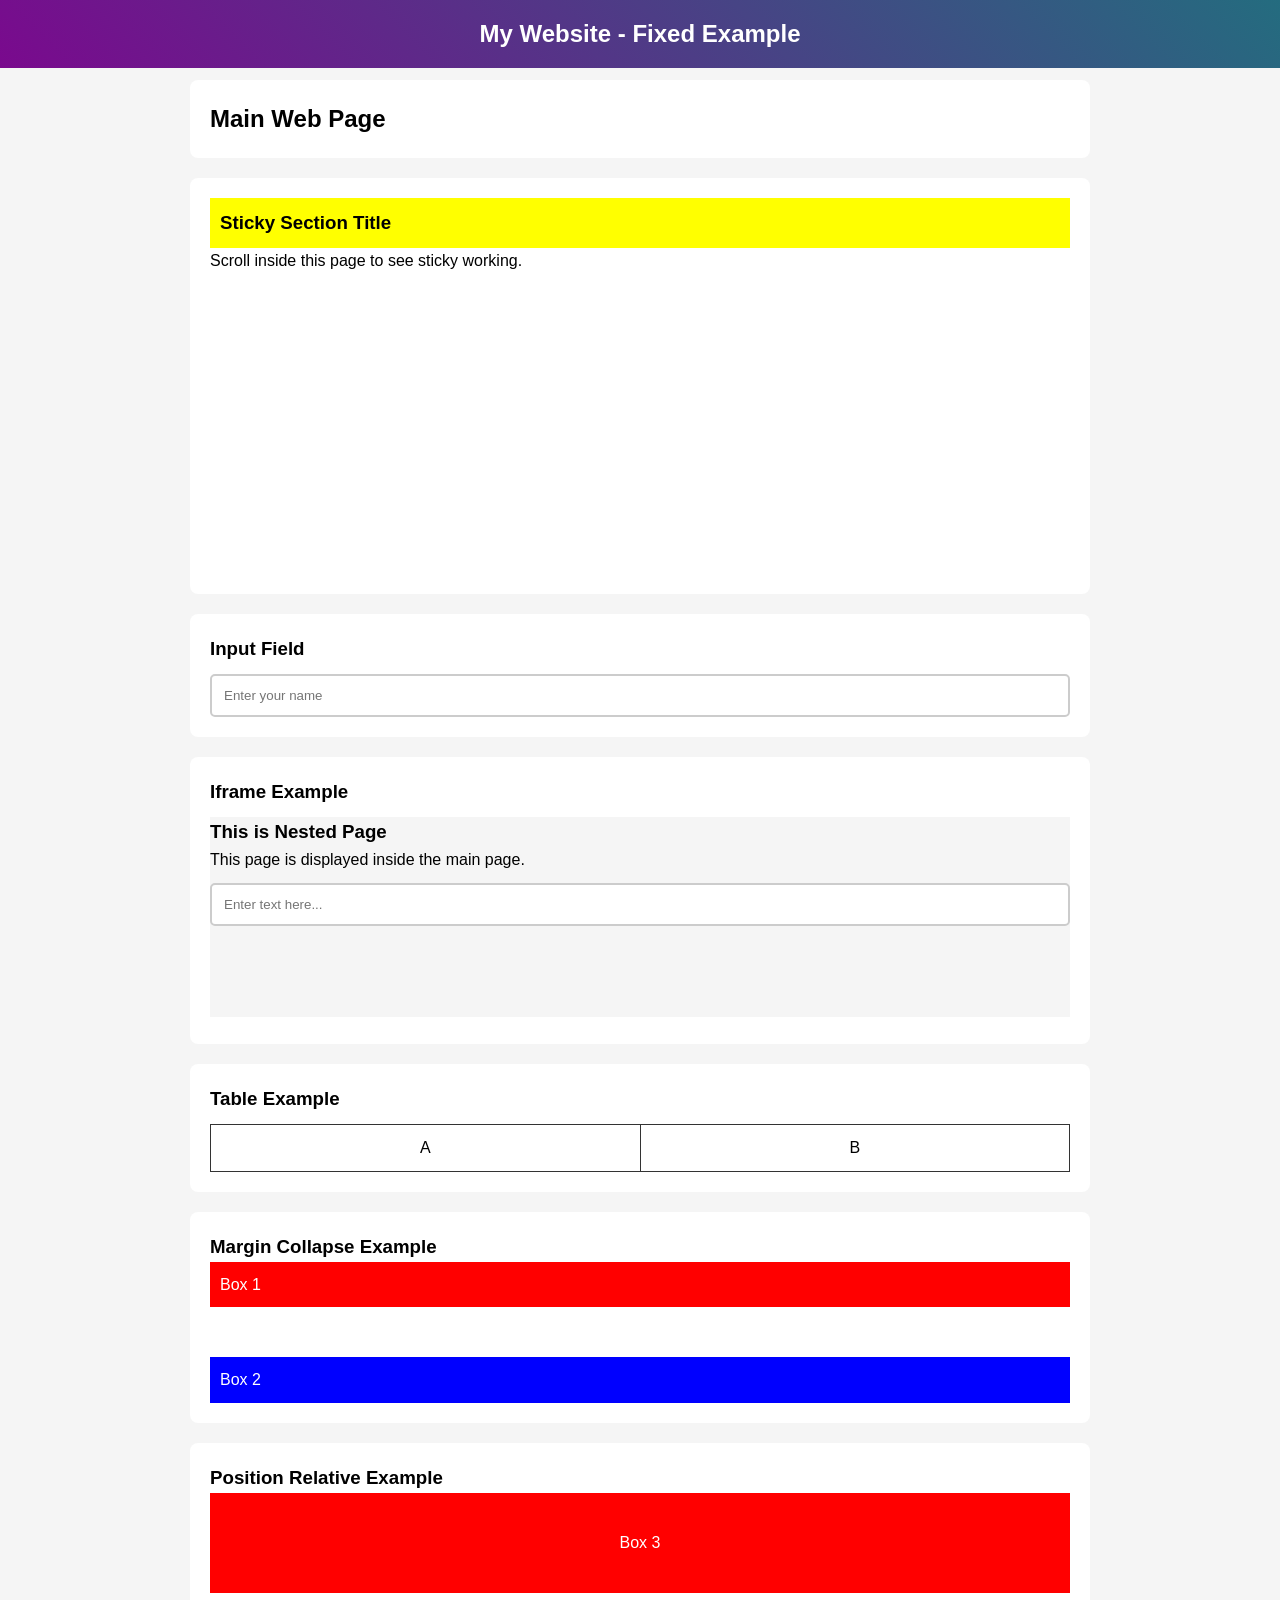
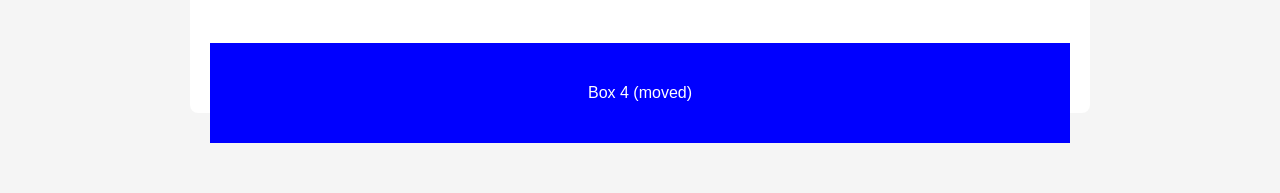
==== index.html @ 9a648c76 "change2" ====
<!DOCTYPE html>
<html lang="en">
<head>
  <meta charset="UTF-8">
  <title>Main Page</title>
  <link rel="stylesheet" href="style.css">
</head>

<body>

  <!-- 🔹 Navbar (Fixed Example) -->
  <header class="navbar">
    <h2>My Website - Fixed Example</h2>
  </header>

  <!-- 🔹 Main Content -->
  <main class="container">

    <!-- Section: Heading -->
    <section class="section">
      <h2>Main Web Page</h2>
    </section>

    <!-- 🔥 Sticky Section Added -->
    <section class="section">
      <h3 class="sticky-title">Sticky Section Title</h3>
      <p>Scroll inside this page to see sticky working.</p>
      <p style="height: 300px;"></p>
    </section>

    <!-- Section: Input -->
    <section class="section">
      <h3>Input Field</h3>
      <input type="text" placeholder="Enter your name">
    </section>

    <!-- Section: Iframe -->
    <section class="section">
      <h3>Iframe Example</h3>
      <iframe src="page2.html"></iframe>
    </section>

    <!-- Section: Table -->
    <section class="section">
      <h3>Table Example</h3>
      <table>
        <tr>
          <td>A</td>
          <td>B</td>
        </tr>
      </table>
    </section>

    <!-- Section: Margin Collapse -->
    <section class="section">
      <h3>Margin Collapse Example</h3>
      <div class="box1">Box 1</div>
      <div class="box2">Box 2</div>
    </section>

    <!-- Section: Position Relative -->
    <section class="section">
      <h3>Position Relative Example</h3>
      <div class="box3">Box 3</div>
      <div class="box4">Box 4 (moved)</div>
    </section>

  </main>

</body>
</html>
---- style.css ----
/* 🔹 Reset (used in real projects) */
* {
  margin: 0;
  padding: 0;
  box-sizing: border-box;
}

/* 🔹 Body */
body {
  font-family: Arial, sans-serif;
  background: #f5f5f5;
  line-height: 1.6;
}

/* 🔹 Fixed Navbar */
.navbar {
  position: fixed;
  top: 0;
  width: 100%;
  background: #111;
  background-image: linear-gradient(45deg, #9a07b4c3, #246c7f);
  color: white;
  padding: 15px;
  text-align: center;
  z-index: 1000;
}

/* 🔹 Space for fixed navbar */
.container {
  margin-top: 80px;
}

/* 🔥 Sticky Title */
.sticky-title {
  position: sticky;
  top: 70px; /* below navbar */
  background: yellow;
  padding: 10px;
}

/* 🔹 Container */
.container {
  width: 90%;
  max-width: 900px;
  margin: 80px auto; /* space for fixed navbar */
}

/* 🔹 Sections */
.section {
  background: #fff;
  padding: 20px;
  margin-bottom: 20px;
  border-radius: 8px;
}

/* 🔹 Input Styling */
input[type="text"] {
  width: 100%;
  padding: 12px;
  margin-top: 10px;
  border: 2px solid #ccc;
  border-radius: 5px;
}

/* 🔹 Focus Effect */
input[type="text"]:focus {
  border: 2px solid red;
  outline: none;
}

/* 🔹 Iframe */
iframe {
  width: 100%;
  height: 200px;
  border: none;
  margin-top: 10px;
}

/* 🔹 Table */
table {
  width: 100%;
  margin-top: 10px;
  border-collapse: collapse;
}

td {
  border: 1px solid #333;
  padding: 10px;
  text-align: center;
}

/* 🔹 Margin Collapse Example */
.box1 {
  margin-bottom: 50px;
  background: red;
  color: white;
  padding: 10px;
}

.box2 {
  margin-top: 30px;
  background: blue;
  color: white;
  padding: 10px;
}

/* 🔹 Position Relative Example */
.box3 {
  height: 100px;
  background: red;
  color: white;
  display: flex;
  align-items: center;
  justify-content: center;
}

.box4 {
  height: 100px;
  background: blue;
  color: white;
  display: flex;
  align-items: center;
  justify-content: center;

  position: relative;
  top: 50px; /* moves but keeps space */
}
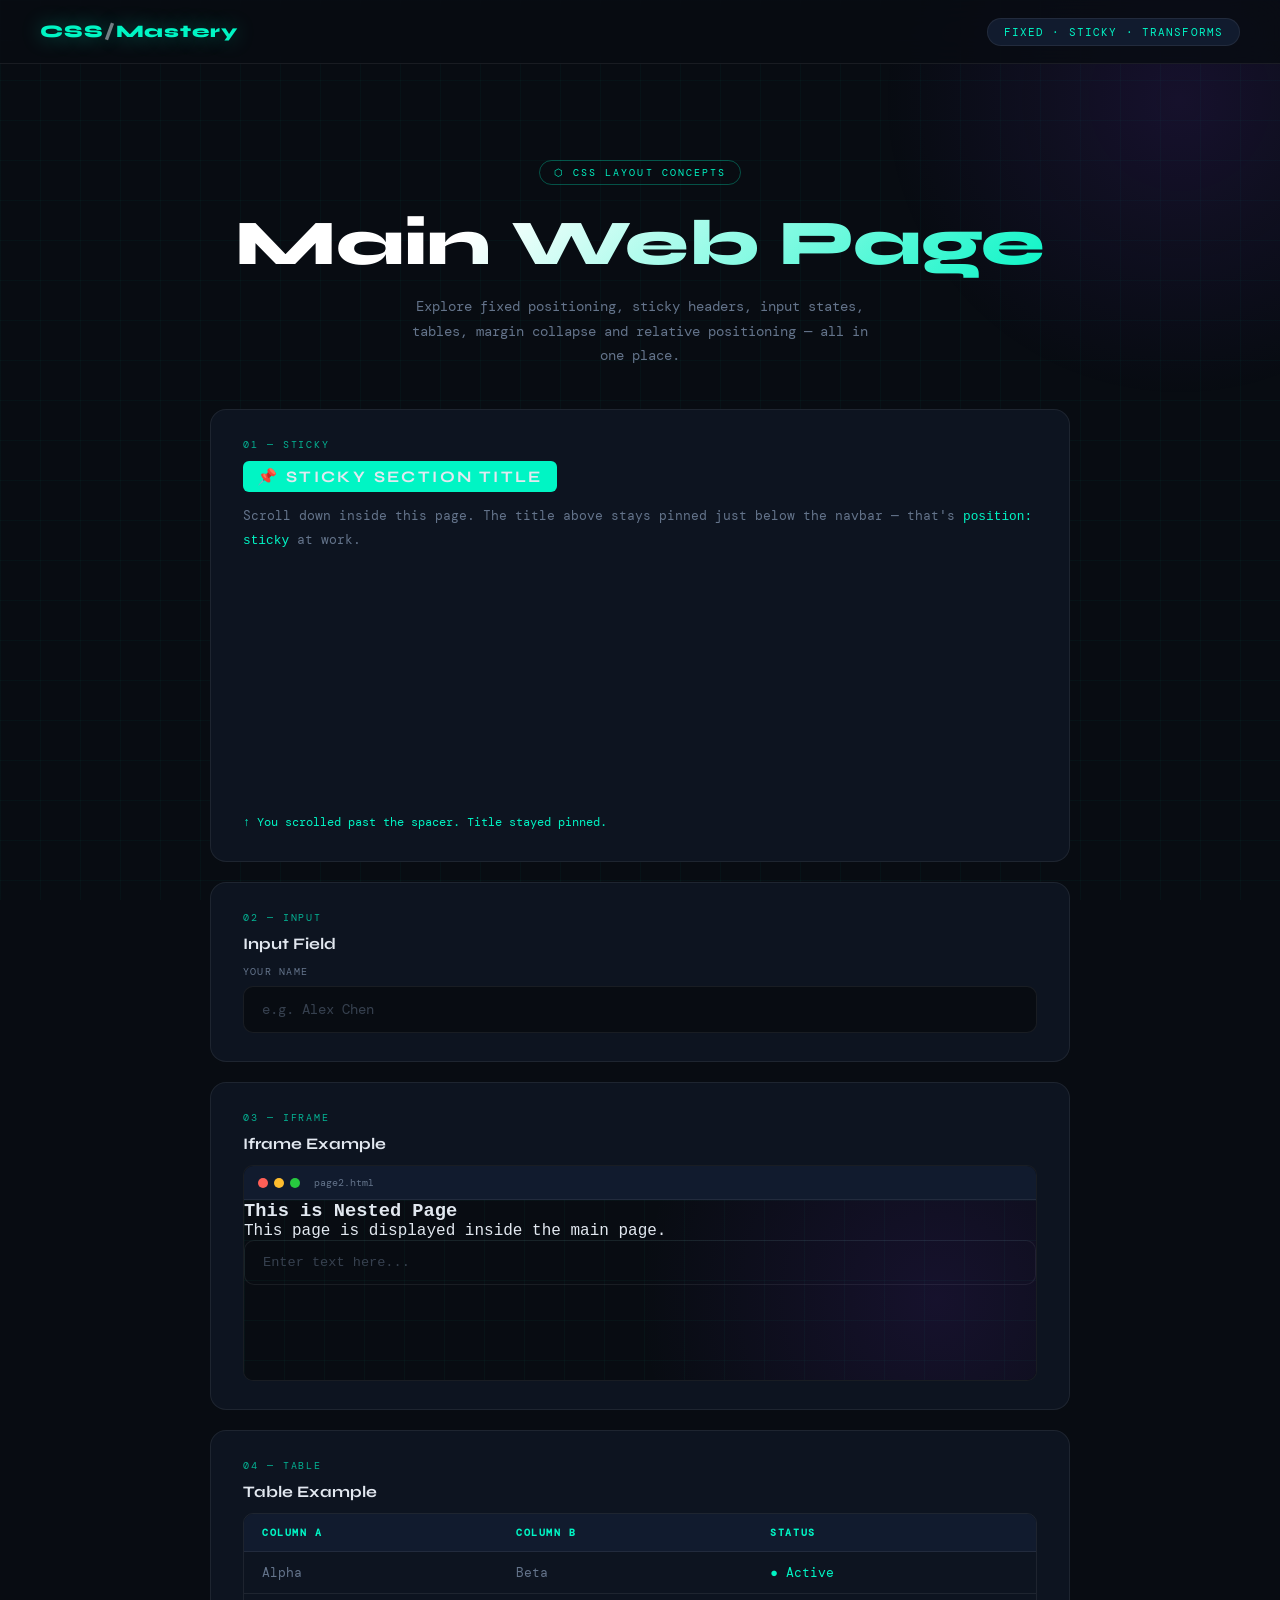
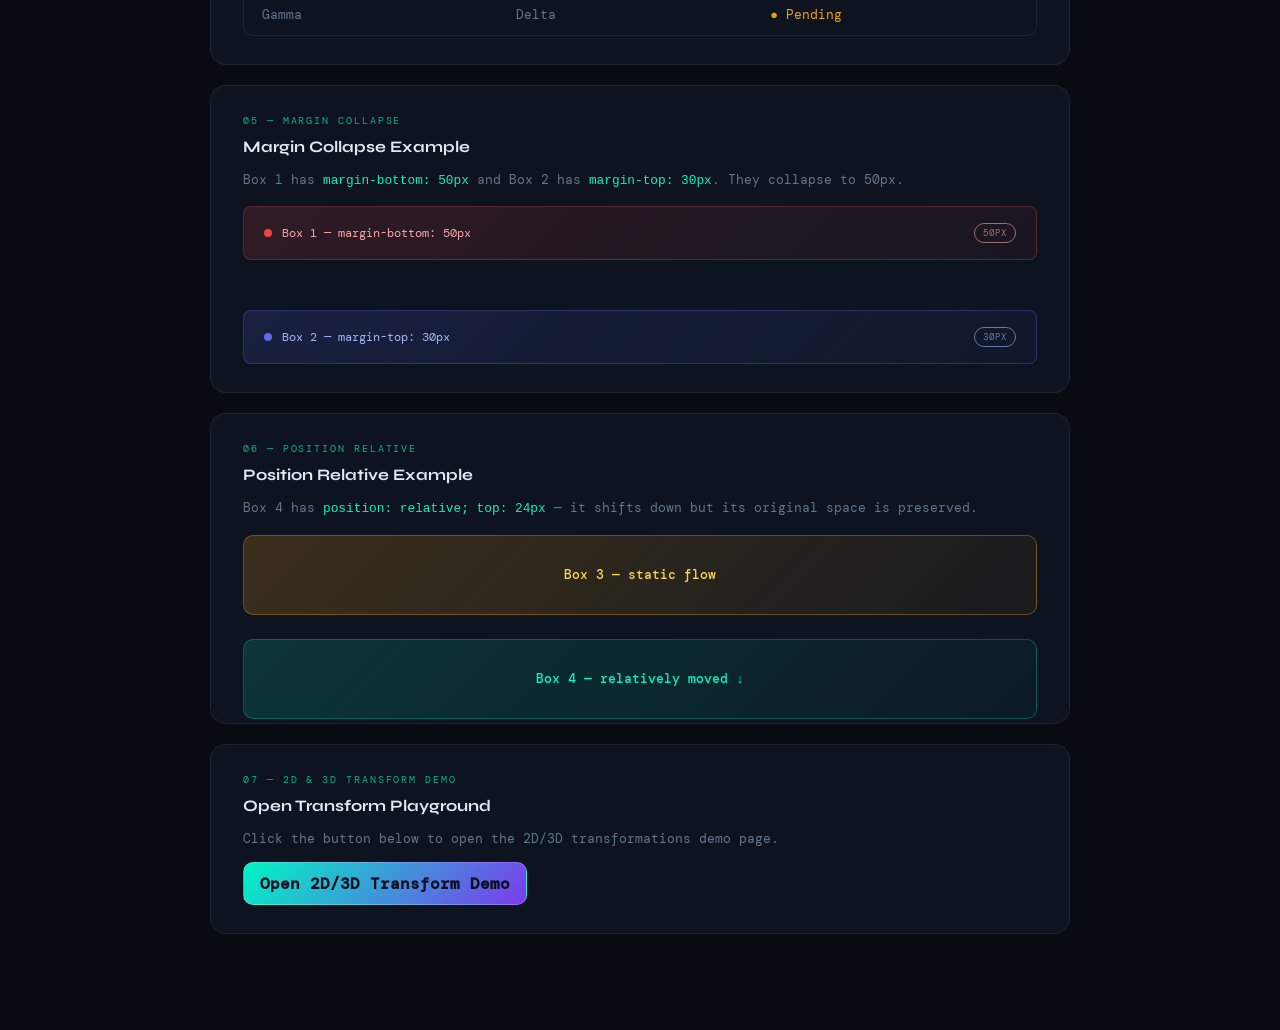
==== commit e4a650e0: "change5" ====
--- a/index.html
+++ b/index.html
@@ -2,68 +2,111 @@
 <html lang="en">
 <head>
   <meta charset="UTF-8">
-  <title>Main Page</title>
-  <link rel="stylesheet" href="style.css">
+  <meta name="viewport" content="width=device-width, initial-scale=1.0">
+  <title>CSS Mastery — Main Page</title>
+  <link href="https://fonts.googleapis.com/css2?family=Syne:wght@400;700;800&family=DM+Mono:ital,wght@0,400;0,500;1,400&display=swap" rel="stylesheet">
+  <link rel="stylesheet" href="style/style.css">
+  <style>
+   
+  </style>
 </head>
-
 <body>
 
-  <!-- 🔹 Navbar (Fixed Example) -->
+  <!-- NAVBAR -->
   <header class="navbar">
-    <h2>My Website - Fixed Example</h2>
+    <div class="navbar-brand">CSS<span>/</span>Mastery</div>
+    <div class="nav-pill">Fixed · Sticky · Transforms</div>
   </header>
 
-  <!-- 🔹 Main Content -->
   <main class="container">
 
-    <!-- Section: Heading -->
-    <section class="section">
-      <h2>Main Web Page</h2>
+    <!-- HERO -->
+    <section class="hero">
+      <div class="hero-tag">⬡ CSS Layout Concepts</div>
+      <h1>Main Web Page</h1>
+      <p>Explore fixed positioning, sticky headers, input states, tables, margin collapse and relative positioning — all in one place.</p>
     </section>
 
-    <!-- 🔥 Sticky Section Added -->
-    <section class="section">
-      <h3 class="sticky-title">Sticky Section Title</h3>
-      <p>Scroll inside this page to see sticky working.</p>
-      <p style="height: 300px;"></p>
-    </section>
+    <!-- STICKY SECTION -->
+    <div class="section">
+      <div class="section-label">01 — Sticky</div>
+      <h3 class="sticky-title">📌 Sticky Section Title</h3>
+      <p>Scroll down inside this page. The title above stays pinned just below the navbar — that's <code style="color:var(--accent)">position: sticky</code> at work.</p>
+      <div class="spacer"></div>
+      <p style="color:var(--accent);font-size:0.75rem">↑ You scrolled past the spacer. Title stayed pinned.</p>
+    </div>
 
-    <!-- Section: Input -->
-    <section class="section">
+    <!-- INPUT -->
+    <div class="section">
+      <div class="section-label">02 — Input</div>
       <h3>Input Field</h3>
-      <input type="text" placeholder="Enter your name">
-    </section>
+      <div class="input-wrap">
+        <label>Your Name</label>
+        <input type="text" placeholder="e.g. Alex Chen">
+      </div>
+    </div>
 
-    <!-- Section: Iframe -->
-    <section class="section">
+    <!-- IFRAME -->
+    <div class="section">
+      <div class="section-label">03 — Iframe</div>
       <h3>Iframe Example</h3>
-      <iframe src="page2.html"></iframe>
-    </section>
+      <div class="iframe-wrap">
+        <div class="iframe-bar">
+          <div class="iframe-dot d1"></div>
+          <div class="iframe-dot d2"></div>
+          <div class="iframe-dot d3"></div>
+          <span class="iframe-url">page2.html</span>
+        </div>
+        <iframe src="page2.html"></iframe>
+      </div>
+    </div>
 
-    <!-- Section: Table -->
-    <section class="section">
+    <!-- TABLE -->
+    <div class="section">
+      <div class="section-label">04 — Table</div>
       <h3>Table Example</h3>
-      <table>
-        <tr>
-          <td>A</td>
-          <td>B</td>
-        </tr>
-      </table>
-    </section>
+      <div class="table-wrap">
+        <table>
+          <thead>
+            <tr><th>Column A</th><th>Column B</th><th>Status</th></tr>
+          </thead>
+          <tbody>
+            <tr><td>Alpha</td><td>Beta</td><td><span style="color:var(--accent)">● Active</span></td></tr>
+            <tr><td>Gamma</td><td>Delta</td><td><span style="color:var(--accent3)">● Pending</span></td></tr>
+          </tbody>
+        </table>
+      </div>
+    </div>
 
-    <!-- Section: Margin Collapse -->
-    <section class="section">
+    <!-- MARGIN COLLAPSE -->
+    <div class="section">
+      <div class="section-label">05 — Margin Collapse</div>
       <h3>Margin Collapse Example</h3>
-      <div class="box1">Box 1</div>
-      <div class="box2">Box 2</div>
-    </section>
+      <p style="margin-bottom:14px">Box 1 has <code style="color:var(--accent)">margin-bottom: 50px</code> and Box 2 has <code style="color:var(--accent)">margin-top: 30px</code>. They collapse to 50px.</p>
+      <div class="boxes-demo">
+        <div class="box1"><span class="box-icon"></span> Box 1 — margin-bottom: 50px <span class="badge">50px</span></div>
+        <div class="box2"><span class="box-icon"></span> Box 2 — margin-top: 30px <span class="badge">30px</span></div>
+      </div>
+    </div>
 
-    <!-- Section: Position Relative -->
-    <section class="section">
+    <!-- POSITION RELATIVE -->
+    <div class="section">
+      <div class="section-label">06 — Position Relative</div>
       <h3>Position Relative Example</h3>
-      <div class="box3">Box 3</div>
-      <div class="box4">Box 4 (moved)</div>
-    </section>
+      <p style="margin-bottom:14px">Box 4 has <code style="color:var(--accent)">position: relative; top: 24px</code> — it shifts down but its original space is preserved.</p>
+      <div class="pos-demo">
+        <div class="box3">Box 3 — static flow</div>
+        <div class="box4">Box 4 — relatively moved ↓</div>
+      </div>
+    </div>
+
+    <!-- 2D/3D TRANSFORM LINK -->
+    <div class="section">
+      <div class="section-label">07 — 2D & 3D Transform Demo</div>
+      <h3>Open Transform Playground</h3>
+      <p>Click the button below to open the 2D/3D transformations demo page.</p>
+      <a class="demo-btn" href="2d3d.html">Open 2D/3D Transform Demo</a>
+    </div>
 
   </main>
 
--- a/style/style.css
+++ b/style/style.css
@@ -0,0 +1,441 @@
+ :root {
+      --bg: #080c12;
+      --surface: #0d1420;
+      --surface2: #111b2e;
+      --accent: #00f5c4;
+      --accent2: #7c3aed;
+      --accent3: #f59e0b;
+      --text: #e2e8f0;
+      --muted: #64748b;
+      --border: rgba(255,255,255,0.07);
+      --glow: 0 0 30px rgba(0,245,196,0.15);
+    }
+
+    * { margin: 0; padding: 0; box-sizing: border-box; }
+
+    html { scroll-behavior: smooth; }
+
+    body {
+      font-family: 'DM Mono', monospace;
+      background: var(--bg);
+      color: var(--text);
+      min-height: 100vh;
+      overflow-x: hidden;
+    }
+
+    /* Animated grid background */
+    body::before {
+      content: '';
+      position: fixed;
+      inset: 0;
+      background-image:
+        linear-gradient(rgba(0,245,196,0.03) 1px, transparent 1px),
+        linear-gradient(90deg, rgba(0,245,196,0.03) 1px, transparent 1px);
+      background-size: 40px 40px;
+      z-index: 0;
+      pointer-events: none;
+    }
+
+    /* Ambient orb */
+    body::after {
+      content: '';
+      position: fixed;
+      top: -200px;
+      right: -200px;
+      width: 600px;
+      height: 600px;
+      background: radial-gradient(circle, rgba(124,58,237,0.12) 0%, transparent 70%);
+      z-index: 0;
+      pointer-events: none;
+      animation: orbFloat 8s ease-in-out infinite;
+    }
+
+    @keyframes orbFloat {
+      0%, 100% { transform: translate(0,0) scale(1); }
+      50% { transform: translate(-30px, 30px) scale(1.1); }
+    }
+
+    /* ── NAVBAR ── */
+    .navbar {
+      position: fixed;
+      top: 0;
+      width: 100%;
+      z-index: 1000;
+      padding: 0 40px;
+      height: 64px;
+      display: flex;
+      align-items: center;
+      justify-content: space-between;
+      background: rgba(8,12,18,0.8);
+      backdrop-filter: blur(20px);
+      border-bottom: 1px solid var(--border);
+    }
+
+    .navbar-brand {
+      font-family: 'Syne', sans-serif;
+      font-weight: 800;
+      font-size: 1.1rem;
+      letter-spacing: 0.05em;
+      color: var(--accent);
+      text-shadow: 0 0 20px rgba(0,245,196,0.4);
+    }
+
+    .navbar-brand span {
+      color: var(--text);
+      opacity: 0.5;
+    }
+
+    .nav-pill {
+      background: var(--surface2);
+      border: 1px solid var(--border);
+      border-radius: 100px;
+      padding: 6px 16px;
+      font-size: 0.7rem;
+      color: var(--accent);
+      letter-spacing: 0.1em;
+      text-transform: uppercase;
+    }
+
+    /* ── MAIN CONTAINER ── */
+    .container {
+      position: relative;
+      z-index: 1;
+      max-width: 860px;
+      width: 90%;
+      margin: 0 auto;
+      padding-top: 100px;
+      padding-bottom: 80px;
+    }
+
+    /* ── HERO SECTION ── */
+    .hero {
+      text-align: center;
+      padding: 60px 0 40px;
+      animation: fadeUp 0.8s ease both;
+    }
+
+    .hero-tag {
+      display: inline-block;
+      font-size: 0.65rem;
+      letter-spacing: 0.2em;
+      text-transform: uppercase;
+      color: var(--accent);
+      border: 1px solid rgba(0,245,196,0.3);
+      border-radius: 100px;
+      padding: 5px 14px;
+      margin-bottom: 24px;
+    }
+
+    .hero h1 {
+      font-family: 'Syne', sans-serif;
+      font-weight: 800;
+      font-size: clamp(2.4rem, 6vw, 4rem);
+      line-height: 1.1;
+      background: linear-gradient(135deg, #ffffff 30%, var(--accent) 100%);
+      -webkit-background-clip: text;
+      -webkit-text-fill-color: transparent;
+      background-clip: text;
+      margin-bottom: 16px;
+    }
+
+    .hero p {
+      color: var(--muted);
+      font-size: 0.85rem;
+      max-width: 460px;
+      margin: 0 auto;
+      line-height: 1.8;
+    }
+
+    @keyframes fadeUp {
+      from { opacity: 0; transform: translateY(30px); }
+      to { opacity: 1; transform: translateY(0); }
+    }
+
+    /* ── SECTION CARD ── */
+    /* Each section is a card panel. Keep overflow visible so nested sticky elements can work. */
+    .section {
+      background: var(--surface);
+      border: 1px solid var(--border);
+      border-radius: 16px;
+      padding: 28px 32px;
+      margin-bottom: 20px;
+      position: relative;
+      /* overflow hidden was preventing sticky child from pinning in some browsers. */
+      overflow: visible;
+      transition: border-color 0.3s, box-shadow 0.3s;
+      animation: fadeUp 0.8s ease both;
+    }
+
+    .section:hover {
+      border-color: rgba(0,245,196,0.25);
+      box-shadow: var(--glow);
+    }
+
+    /* Accent line on left */
+    .section::before {
+      content: '';
+      position: absolute;
+      left: 0;
+      top: 20%;
+      bottom: 20%;
+      width: 2px;
+      background: linear-gradient(to bottom, transparent, var(--accent), transparent);
+      opacity: 0;
+      transition: opacity 0.3s;
+    }
+
+    .section:hover::before { opacity: 1; }
+
+    .section-label {
+      font-size: 0.6rem;
+      letter-spacing: 0.2em;
+      text-transform: uppercase;
+      color: var(--accent);
+      margin-bottom: 10px;
+      opacity: 0.7;
+    }
+
+    .section h2 {
+      font-family: 'Syne', sans-serif;
+      font-weight: 700;
+      font-size: 1.5rem;
+      color: #fff;
+      margin-bottom: 8px;
+    }
+
+    .section h3 {
+      font-family: 'Syne', sans-serif;
+      font-weight: 700;
+      font-size: 1rem;
+      color: var(--text);
+      margin-bottom: 12px;
+    }
+
+    .section p {
+      color: var(--muted);
+      font-size: 0.8rem;
+      line-height: 1.8;
+    }
+
+    /* ── STICKY TITLE ── */
+    .sticky-title {
+      position: sticky;
+      top: 74px;
+      font-family: 'Syne', sans-serif;
+      font-size: 0.8rem;
+      letter-spacing: 0.15em;
+      text-transform: uppercase;
+      color: var(--bg);
+      background: var(--accent);
+      display: inline-block;
+      padding: 6px 14px;
+      border-radius: 6px;
+      margin-bottom: 16px;
+      z-index: 10;
+    }
+
+    .spacer { height: 260px; }
+
+    /* ── INPUT ── */
+    .input-wrap {
+      position: relative;
+      margin-top: 8px;
+    }
+
+    .input-wrap label {
+      display: block;
+      font-size: 0.65rem;
+      letter-spacing: 0.12em;
+      text-transform: uppercase;
+      color: var(--muted);
+      margin-bottom: 8px;
+    }
+
+    input[type="text"] {
+      width: 100%;
+      padding: 14px 18px;
+      background: var(--bg);
+      border: 1px solid var(--border);
+      border-radius: 10px;
+      color: var(--text);
+      font-family: 'DM Mono', monospace;
+      font-size: 0.85rem;
+      transition: border-color 0.25s, box-shadow 0.25s;
+      outline: none;
+    }
+
+    input[type="text"]::placeholder { color: var(--muted); opacity: 0.5; }
+
+    input[type="text"]:focus {
+      border-color: var(--accent);
+      box-shadow: 0 0 0 3px rgba(0,245,196,0.1);
+    }
+
+    /* ── IFRAME ── */
+    .iframe-wrap {
+      margin-top: 12px;
+      border-radius: 10px;
+      overflow: hidden;
+      border: 1px solid var(--border);
+      background: var(--bg);
+    }
+
+    .iframe-bar {
+      display: flex;
+      align-items: center;
+      gap: 6px;
+      padding: 10px 14px;
+      background: var(--surface2);
+      border-bottom: 1px solid var(--border);
+    }
+
+    .iframe-dot {
+      width: 10px; height: 10px;
+      border-radius: 50%;
+    }
+    .d1 { background: #ff5f57; }
+    .d2 { background: #ffbd2e; }
+    .d3 { background: #27c93f; }
+
+    .iframe-url {
+      font-size: 0.65rem;
+      color: var(--muted);
+      margin-left: 8px;
+    }
+
+    iframe {
+      width: 100%;
+      height: 180px;
+      border: none;
+      display: block;
+    }
+
+    /* ── TABLE ── */
+    .table-wrap { margin-top: 12px; overflow: hidden; border-radius: 10px; border: 1px solid var(--border); }
+
+    table { width: 100%; border-collapse: collapse; }
+
+    thead { background: var(--surface2); }
+
+    th {
+      padding: 12px 18px;
+      text-align: left;
+      font-size: 0.65rem;
+      letter-spacing: 0.15em;
+      text-transform: uppercase;
+      color: var(--accent);
+      border-bottom: 1px solid var(--border);
+    }
+
+    td {
+      padding: 12px 18px;
+      font-size: 0.8rem;
+      color: var(--muted);
+      border-bottom: 1px solid var(--border);
+      transition: background 0.2s;
+    }
+
+    tr:last-child td { border-bottom: none; }
+    tr:hover td { background: rgba(255,255,255,0.03); color: var(--text); }
+
+    /* ── BOXES (Margin Collapse) ── */
+    .boxes-demo { margin-top: 12px; }
+
+    .box1, .box2 {
+      padding: 16px 20px;
+      border-radius: 8px;
+      font-size: 0.78rem;
+      font-family: 'DM Mono', monospace;
+      display: flex;
+      align-items: center;
+      gap: 10px;
+    }
+
+    .box1 {
+      background: linear-gradient(135deg, rgba(239,68,68,0.15), rgba(239,68,68,0.05));
+      border: 1px solid rgba(239,68,68,0.3);
+      color: #fca5a5;
+      margin-bottom: 50px;
+    }
+
+    .box2 {
+      background: linear-gradient(135deg, rgba(99,102,241,0.15), rgba(99,102,241,0.05));
+      border: 1px solid rgba(99,102,241,0.3);
+      color: #a5b4fc;
+      margin-top: 30px;
+    }
+
+    .box-icon {
+      width: 8px; height: 8px;
+      border-radius: 50%;
+      flex-shrink: 0;
+    }
+    .box1 .box-icon { background: #ef4444; }
+    .box2 .box-icon { background: #6366f1; }
+
+    .badge {
+      margin-left: auto;
+      font-size: 0.55rem;
+      letter-spacing: 0.1em;
+      text-transform: uppercase;
+      padding: 3px 8px;
+      border-radius: 100px;
+      border: 1px solid currentColor;
+      opacity: 0.6;
+    }
+
+    /* ── POSITION RELATIVE ── */
+    .pos-demo { margin-top: 12px; position: relative; }
+
+    .box3, .box4 {
+      border-radius: 10px;
+      display: flex;
+      align-items: center;
+      justify-content: center;
+      font-size: 0.8rem;
+      font-family: 'DM Mono', monospace;
+      font-weight: 500;
+      height: 80px;
+      transition: transform 0.3s;
+    }
+
+    .box3 {
+      background: linear-gradient(135deg, rgba(245,158,11,0.2), rgba(245,158,11,0.05));
+      border: 1px solid rgba(245,158,11,0.35);
+      color: #fcd34d;
+    }
+
+    .box4 {
+      background: linear-gradient(135deg, rgba(0,245,196,0.15), rgba(0,245,196,0.03));
+      border: 1px solid rgba(0,245,196,0.25);
+      color: var(--accent);
+      position: relative;
+      top: 24px;
+    }
+
+    .box3:hover { transform: scale(1.02); }
+    .box4:hover { transform: scale(1.02) translateX(4px); }
+
+    .demo-btn {
+      display: inline-block;
+      margin-top: 12px;
+      padding: 10px 16px;
+      border-radius: 10px;
+      background: linear-gradient(135deg, #00f5c4, #7c3aed);
+      color: #0b1120;
+      font-weight: 700;
+      text-decoration: none;
+      border: 1px solid rgba(255,255,255,0.2);
+      box-shadow: 0 0 0 0 rgba(0,245,196,0.2);
+      transition: transform 0.2s ease, box-shadow 0.2s ease;
+    }
+    .demo-btn:hover { transform: translateY(-2px); box-shadow: 0 8px 20px rgba(0,245,196,0.2); }
+
+    /* ── STAGGER ANIMATION ── */
+    .section:nth-child(1) { animation-delay: 0.05s; }
+    .section:nth-child(2) { animation-delay: 0.1s; }
+    .section:nth-child(3) { animation-delay: 0.15s; }
+    .section:nth-child(4) { animation-delay: 0.2s; }
+    .section:nth-child(5) { animation-delay: 0.25s; }
+    .section:nth-child(6) { animation-delay: 0.3s; }
+    .section:nth-child(7) { animation-delay: 0.35s; }
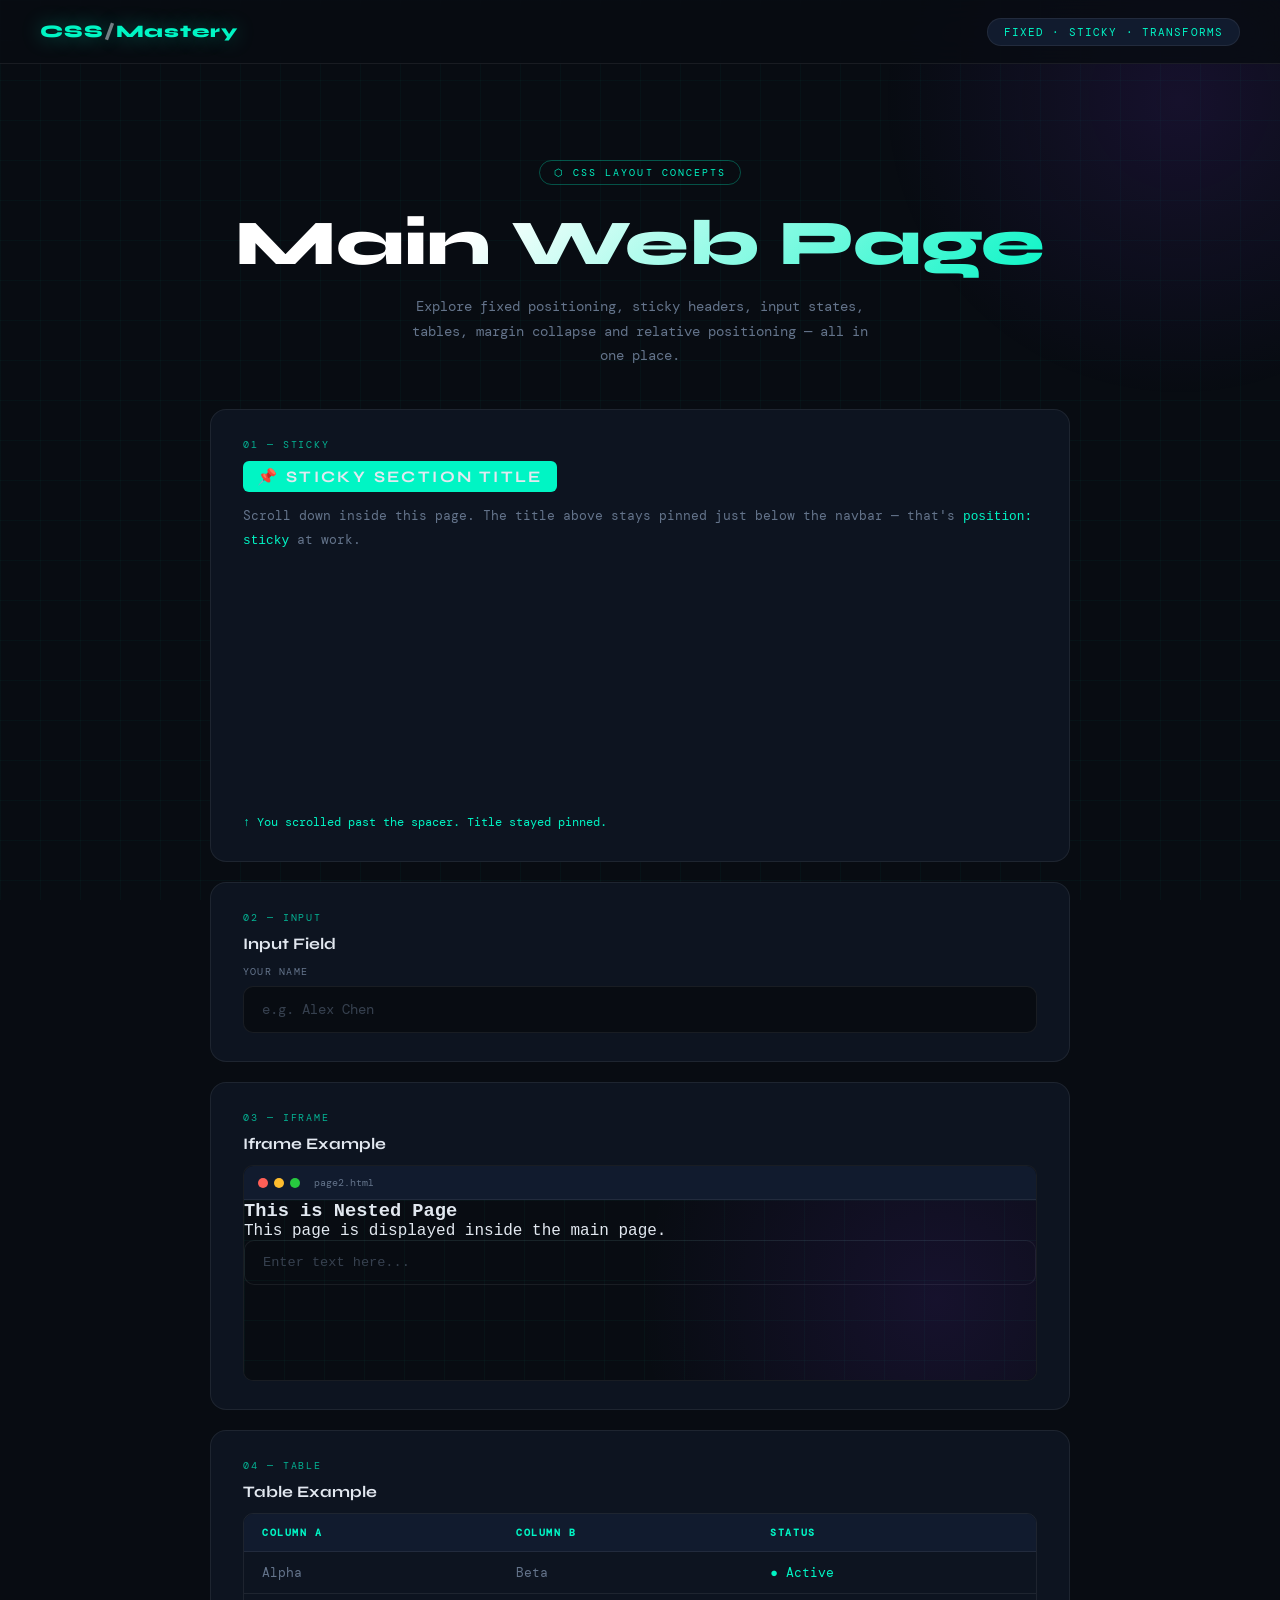
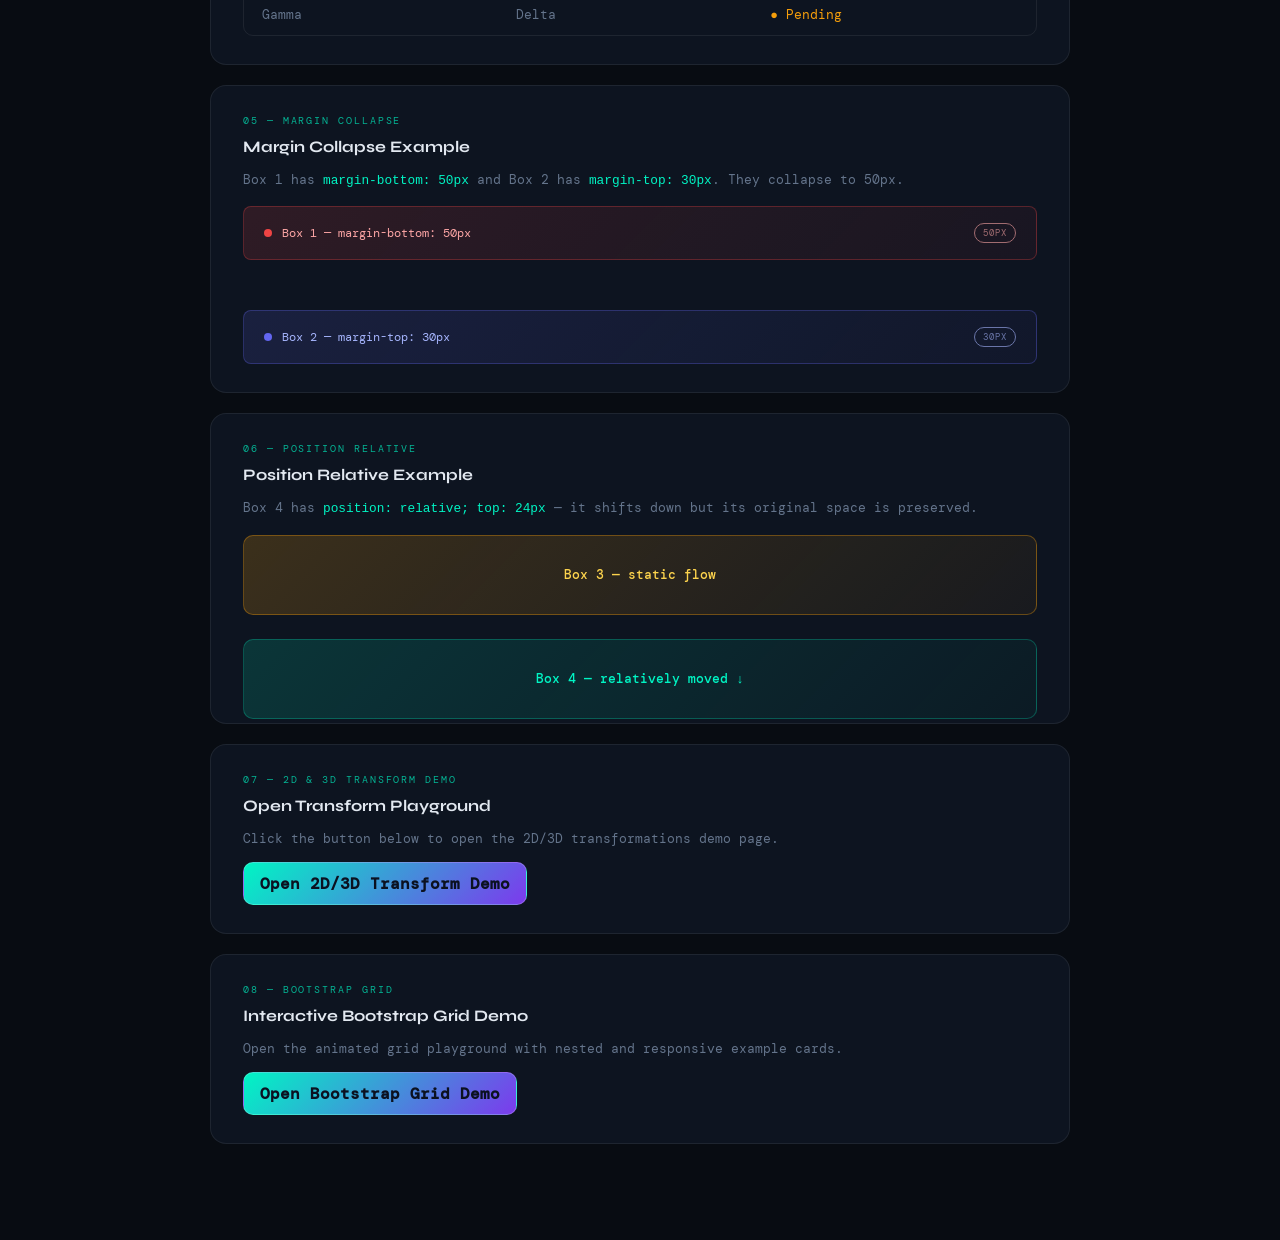
==== commit 62d7ecba: "Completed" ====
--- a/index.html
+++ b/index.html
@@ -108,6 +108,14 @@
       <a class="demo-btn" href="2d3d.html">Open 2D/3D Transform Demo</a>
     </div>
 
+    <!-- BOOTSTRAP GRID LINK -->
+    <div class="section">
+      <div class="section-label">08 — Bootstrap Grid</div>
+      <h3>Interactive Bootstrap Grid Demo</h3>
+      <p>Open the animated grid playground with nested and responsive example cards.</p>
+      <a class="demo-btn" href="BootstrapGrid.html">Open Bootstrap Grid Demo</a>
+    </div>
+
   </main>
 
 </body>
